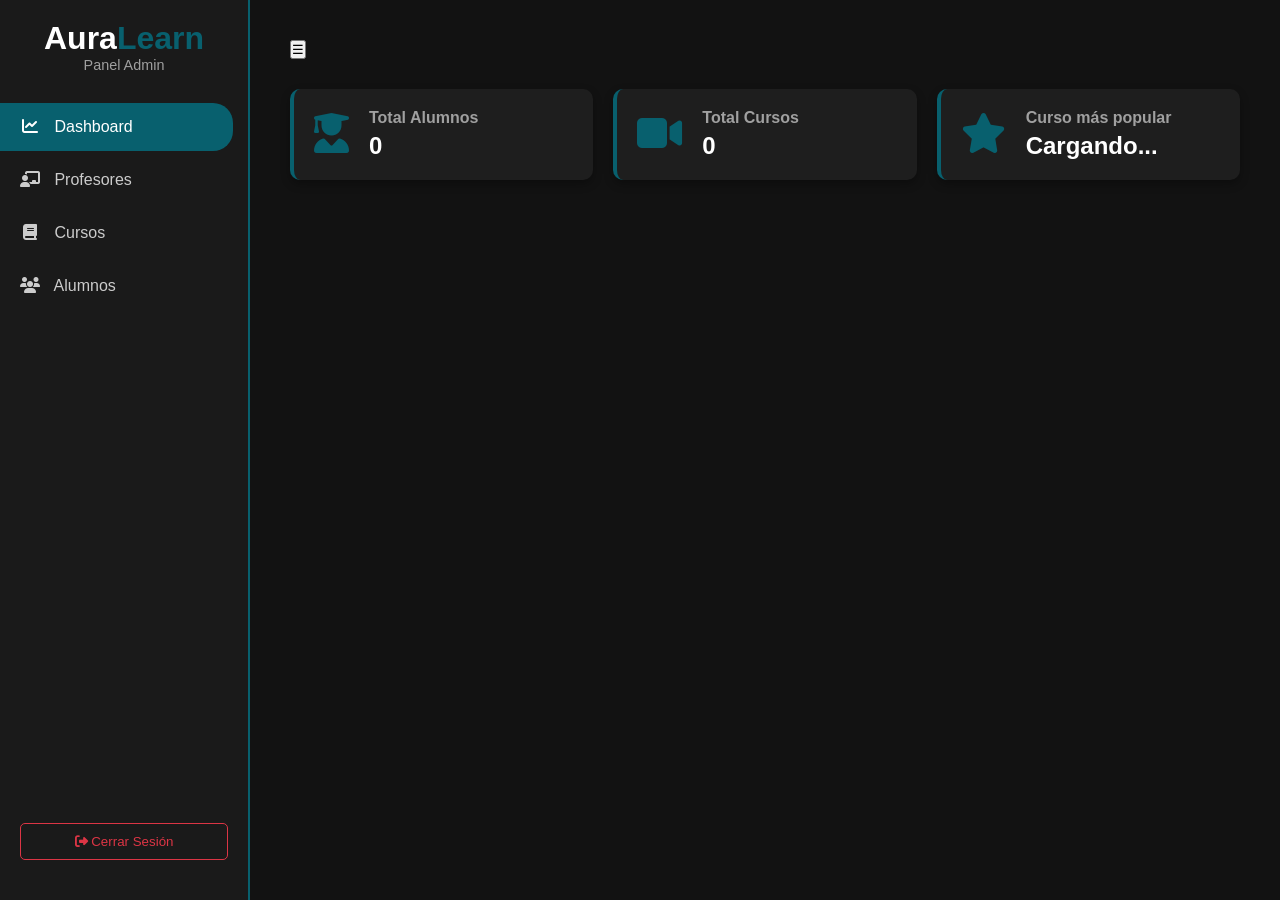
==== src/main/resources/static/admin.html @ 9c7e1393 "Limpiando base de datos" ====
<!DOCTYPE html>
<html lang="es">
<head>
    <meta charset="UTF-8">
    <meta name="viewport" content="width=device-width, initial-scale=1.0">
    <title>AuraLearn - Panel de Administración</title>
    <link rel="stylesheet" href="https://cdnjs.cloudflare.com/ajax/libs/font-awesome/6.5.1/css/all.min.css">
    <link rel="stylesheet" href="admin.css">
</head>
<body>
    
    <nav class="sidebar">
        <div class="sidebar-header">
            <h2>Aura<span class="highlight">Learn</span></h2>
            <p>Panel Admin</p>
        </div>
        <ul class="nav-links">
            <li class="active"><a href="#Dashboard"><i class="fa-solid fa-chart-line"></i> Dashboard</a></li>
            <li><a href="#Profesores"><i class="fa-solid fa-chalkboard-user"></i> Profesores</a></li>
            <li><a href="#Cursos"><i class="fa-solid fa-book"></i> Cursos</a></li>
            <li><a href="#Alumnos"><i class="fa-solid fa-users"></i> Alumnos</a></li>
        </ul>
        <div class="logout">
            <button id="btnSalir"><i class="fa-solid fa-right-from-bracket"></i> Cerrar Sesión</button>
        </div>
    </nav>

    <main class="main-content">
        <header>
            <button id="btn-menu" class="btn-toggle">☰</button>
        </header>


        <div id="sec-dashboard" class="vista-admin">
            <section class="dashboard-cards">
                <div class="card">
                    <div class="card-icon"><i class="fa-solid fa-user-graduate"></i></div>
                    <div class="card-info">
                        <h3>Total Alumnos</h3>
                        <p id="totalAlumnos">0</p>
                    </div>
                </div>
                <div class="card">
                    <div class="card-icon"><i class="fa-solid fa-video"></i></div>
                    <div class="card-info">
                        <h3>Total Cursos</h3>
                        <p id="totalCursos">0</p>
                    </div>
                </div>
                <div class="card">
                    <div class="card-icon"><i class="fa-solid fa-star"></i></div>
                    <div class="card-info">
                        <h3>Curso más popular</h3>
                        <p id="cursoEstrella">Cargando...</p>
                    </div>
                </div>
            </section>
        </div>

        <div id="sec-profesores" class="vista-admin" style="display: none;">
            <section class="admin-section">
                <h2>Registrar / Editar Profesor</h2>
                <form id="formProfesor" class="admin-form">
                    <div class="input-row">
                        <div class="input-group">
                            <label>Nombre Completo</label>
                            <input type="text" id="profNombre" required>
                        </div>
                        <div class="input-group">
                            <label>Correo Electrónico</label>
                            <input type="email" id="profCorreo" required>
                        </div>
                        <div class="input-group">
                            <label>Especialidad</label>
                            <input type="text" id="profEspecialidad" placeholder="Ej. Matemáticas" required>
                        </div>
                    </div>
                    <button type="submit" class="btn-primary" id="btnGuardarProf">Guardar Profesor</button>
                    <button type="button" class="btn-cancelar" id="btnCancelarProf" style="display:none;" onclick="cancelarEdicionProf()">Cancelar</button>
                    <div id="mensajeProf" class="mensaje"></div>
                </form>
            </section>

            <section class="admin-section" style="margin-top: 20px;">
                <h2>Lista de Profesores</h2>
                <table class="admin-table">
                    <thead>
                        <tr>
                            <th>Nombre</th>
                            <th>Correo</th>
                            <th>Especialidad</th>
                            <th>Acciones</th>
                        </tr>
                    </thead>
                    <tbody id="tablaProfesores"></tbody>
                </table>
            </section>
        </div>

        <div id="sec-cursos" class="vista-admin" style="display: none;">
            <section class="admin-section">
                <h2>Crear / Editar Curso</h2>
                <form id="formCurso" class="admin-form">
                    <div class="input-row">
                        <div class="input-group">
                            <label>Título del Curso</label>
                            <input type="text" id="cursoTitulo" required placeholder="Ej. Lógica de Programación">
                        </div>
                        <div class="input-group">
                            <label>Profesor Asignado</label>
                            <select id="cursoProfesor" required class="custom-select">
                                <option value="">Selecciona un profesor...</option>
                            </select>
                        </div>
                    </div>
                    <div class="input-row">
                        <div class="input-group">
                            <label>Descripción del Curso</label>
                            <textarea id="cursoDescripcion" rows="3" required class="custom-textarea" placeholder="¿De qué trata este curso?"></textarea>
                        </div>
                    </div>
                    <button type="submit" class="btn-primary" id="btnGuardarCurso">Guardar Curso</button>
                    <button type="button" class="btn-cancelar" id="btnCancelarCurso" style="display:none;" onclick="cancelarEdicionCurso()">Cancelar</button>
                    <div id="mensajeCurso" class="mensaje"></div>
                </form>
            </section>

            <section class="admin-section" style="margin-top: 20px;">
                <h2>Lista de Cursos</h2>
                <table class="admin-table">
                    <thead>
                        <tr>
                            <th>Título</th>
                            <th>Profesor</th>
                            <th>Descripción</th>
                            <th>Acciones</th>
                        </tr>
                    </thead>
                    <tbody id="tablaCursos"></tbody>
                </table>
            </section>
        </div>

    </main>
    <div id="modalLecciones" class="modal" style="display: none;">
        <div class="modal-content">
            <span class="close-btn" onclick="cerrarModalLecciones()">&times;</span>
            <h2 id="tituloModalLecciones">Videos del Curso</h2>

            <form id="formLeccion" class="admin-form" style="margin-top: 15px; border-bottom: 1px solid #333; padding-bottom: 15px;">
                <input type="hidden" id="leccionCursoId">
                <div class="input-row">
                    <div class="input-group">
                        <label>Título del Video</label>
                        <input type="text" id="leccionTitulo" required placeholder="Ej. 1. Instalación de Java">
                    </div>
                    <div class="input-group">
                        <label>Enlace de YouTube</label>
                        <input type="url" id="leccionUrl" required placeholder="Ej. https://www.youtube.com/watch?v=...">
                    </div>
                </div>
                <button type="submit" class="btn-primary" id="btnGuardarLeccion">Agregar Video</button>
            </form>

            <div class="contenedor-videos" style="margin-top: 20px;">
                <h3>Videos Añadidos:</h3>
                <ul id="listaLecciones" class="lista-videos">
                </ul>

                <div id="reproductorVideo" style="margin-top: 20px; display: none;">
                    <iframe id="iframeYouTube" width="100%" height="315" src="" frameborder="0" allow="accelerometer; autoplay; clipboard-write; encrypted-media; gyroscope; picture-in-picture" allowfullscreen style="border-radius: 8px;"></iframe>
                </div>
            </div>
        </div>
    </div>
    <script src="admin.js"></script>
</body>
</html>
---- src/main/resources/static/admin.css ----
* { margin: 0; padding: 0; box-sizing: border-box; font-family: 'Segoe UI', Tahoma, Geneva, Verdana, sans-serif; }

body { display: flex; background-color: #121212; color: #ffffff; min-height: 100vh; }

.highlight { color: #08606E; }

/* Menú Lateral */
.sidebar { width: 250px; background-color: #1a1a1a; padding: 20px 0; display: flex; flex-direction: column; border-right: 2px solid #08606E; }
.sidebar-header { text-align: center; margin-bottom: 30px; }
.sidebar-header h2 { font-size: 2rem; }
.sidebar-header p { color: #a0a0a0; font-size: 0.9rem; }

.nav-links { list-style: none; flex-grow: 1; }
.nav-links li { margin-bottom: 5px; }
.nav-links a { display: block; padding: 15px 20px; color: #cccccc; text-decoration: none; transition: 0.3s; }
.nav-links a i { margin-right: 10px; width: 20px; text-align: center; }
.nav-links a:hover, .nav-links li.active a { background-color: #08606E; color: white; border-radius: 0 20px 20px 0; margin-right: 15px;}

.logout { padding: 20px; }
.logout button { width: 100%; padding: 10px; background-color: transparent; border: 1px solid #dc3545; color: #dc3545; border-radius: 5px; cursor: pointer; transition: 0.3s; }
.logout button:hover { background-color: #dc3545; color: white; }

/* Contenido Principal */
.main-content { flex-grow: 1; padding: 40px; overflow-y: auto; }
header { margin-bottom: 30px; }

/* Tarjetas */
.dashboard-cards { display: grid; grid-template-columns: repeat(auto-fit, minmax(250px, 1fr)); gap: 20px; margin-bottom: 40px; }
.card { background-color: #1e1e1e; padding: 20px; border-radius: 10px; display: flex; align-items: center; border-left: 4px solid #08606E; box-shadow: 0 4px 10px rgba(0,0,0,0.3); }
.card-icon { font-size: 2.5rem; color: #08606E; margin-right: 20px; }
.card-info h3 { font-size: 1rem; color: #a0a0a0; margin-bottom: 5px; }
.card-info p { font-size: 1.5rem; font-weight: bold; }

.admin-section { background-color: #1e1e1e; padding: 30px; border-radius: 10px; }
.admin-section h2 { margin-bottom: 20px; color: #08606E; border-bottom: 1px solid #333; padding-bottom: 10px;}

/* Estilos para Formularios y Tablas del Admin */
.admin-form .input-row { display: flex; gap: 15px; margin-bottom: 15px; }
.admin-form .input-group { flex: 1; }
.admin-form label { display: block; margin-bottom: 8px; color: #ccc; font-size: 0.9rem;}
.admin-form input, .custom-select, .custom-textarea { width: 100%; padding: 10px; background-color: #2a2a2a; border: 1px solid #333; border-radius: 5px; color: white; margin-top: 5px; }
.admin-form input:focus, .custom-select:focus, .custom-textarea:focus { outline: none; border-color: #08606E; }

.btn-primary { padding: 10px 20px; background-color: #08606E; color: white; border: none; border-radius: 5px; cursor: pointer; transition: 0.3s; font-weight: bold;}
.btn-primary:hover { background-color: #064a55; }
.btn-cancelar { background-color: #6c757d; color: white; border: none; padding: 10px 20px; border-radius: 5px; cursor: pointer; margin-left: 10px; }

.admin-table { width: 100%; border-collapse: collapse; margin-top: 15px; }
.admin-table th, .admin-table td { padding: 12px; text-align: left; border-bottom: 1px solid #333; }
.admin-table th { background-color: #08606E; color: white; }
.admin-table tr:hover { background-color: #2a2a2a; }

/* Botones de Acción (CRUD) */
.btn-accion { background: none; border: none; cursor: pointer; font-size: 1.1rem; margin-right: 10px; transition: 0.3s; }
.btn-editar { color: #ffc107; } 
.btn-editar:hover { color: #e0a800; }
.btn-eliminar { color: #dc3545; } 
.btn-eliminar:hover { color: #c82333; }
.btn-lecciones { color: #17a2b8; } /* Azul claro para los videos */
.btn-lecciones:hover { color: #138496; }

.mensaje { margin-top: 15px; padding: 10px; border-radius: 5px; display: none; text-align: center;}
.exito { background-color: rgba(40, 167, 69, 0.2); color: #28a745; display: block;}
.error { background-color: rgba(220, 53, 69, 0.2); color: #dc3545; display: block;}

/* ==========================================
   Estilos para la Ventana de Videos (Modal)
   ========================================== */
.modal {
    display: none; position: fixed; z-index: 1000; left: 0; top: 0;
    width: 100%; height: 100%; overflow: auto;
    background-color: rgba(0,0,0,0.8);
}

.modal-content {
    background-color: #1e1e1e; margin: 5% auto; padding: 30px;
    border: 1px solid #08606E; width: 90%; max-width: 800px;
    border-radius: 10px; color: white; position: relative;
    box-shadow: 0 4px 15px rgba(0, 0, 0, 0.5);
}

.close-btn {
    color: #aaa; float: right; font-size: 28px; font-weight: bold; cursor: pointer;
}
.close-btn:hover { color: #fff; text-decoration: none; }

.lista-videos { list-style: none; margin-top: 10px; max-height: 200px; overflow-y: auto;}
.lista-videos li {
    background-color: #2a2a2a; padding: 12px; margin-bottom: 5px;
    border-radius: 5px; display: flex; justify-content: space-between; align-items: center;
}

.btn-ver-video {
    background-color: #17a2b8; color: white; border: none; padding: 8px 12px; border-radius: 5px; cursor: pointer; margin-right: 5px; font-weight: bold;
}
.btn-ver-video:hover { background-color: #138496; }
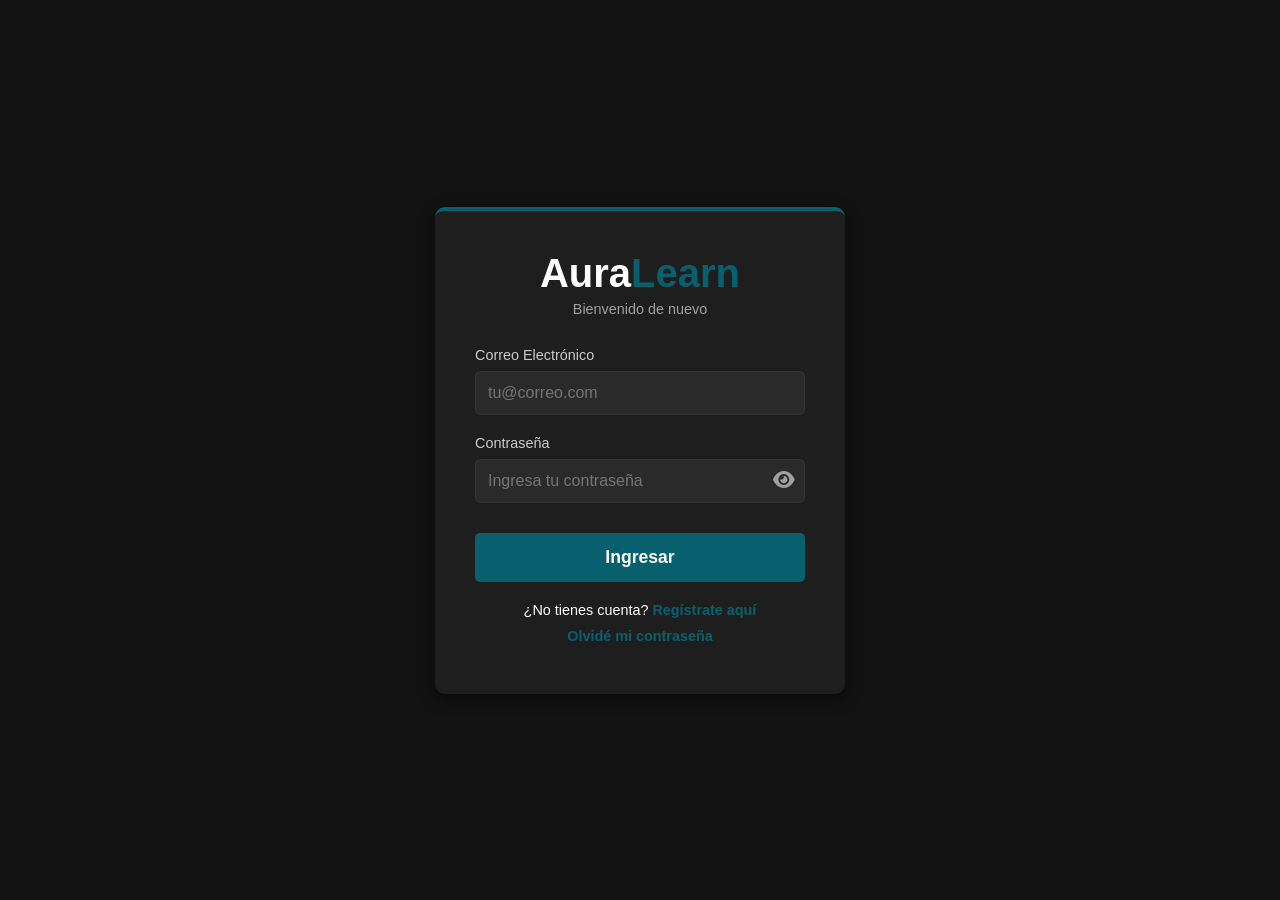
==== commit 8f7efec4: "Corrigiendo errores para guardar cursos" ====
--- a/src/main/resources/static/admin.html
+++ b/src/main/resources/static/admin.html
@@ -26,8 +26,9 @@
     </nav>
 
     <main class="main-content">
-        <header>
-            <button id="btn-menu" class="btn-toggle">☰</button>
+        <header class="admin-header">
+            <button id="btn-menu" class="btn-toggle"><i class="fa-solid fa-bars"></i></button>
+            <h1 id="saludoAdmin">Bienvenido, Administrador</h1>
         </header>
 
 
--- a/src/main/resources/static/admin.css
+++ b/src/main/resources/static/admin.css
@@ -93,4 +93,36 @@
 .btn-ver-video {
     background-color: #17a2b8; color: white; border: none; padding: 8px 12px; border-radius: 5px; cursor: pointer; margin-right: 5px; font-weight: bold;
 }
-.btn-ver-video:hover { background-color: #138496; }+.btn-ver-video:hover { background-color: #138496; }
+
+/* ==========================================
+   DISEÑO RESPONSIVO (MÓVILES)
+   ========================================== */
+.admin-header { display: flex; align-items: center; gap: 15px; margin-bottom: 30px; }
+.btn-toggle { background: none; border: none; color: #08606E; font-size: 1.8rem; cursor: pointer; display: none; }
+
+@media (max-width: 768px) {
+    /* 1. Mostramos el botón de menú */
+    .btn-toggle { display: block; }
+
+    /* 2. Achicamos textos para que quepan */
+    .admin-header h1 { font-size: 1.3rem; }
+    .main-content { padding: 20px; }
+
+    /* 3. Acomodamos formularios y tarjetas */
+    .dashboard-cards { grid-template-columns: 1fr; }
+    .admin-form .input-row { flex-direction: column; gap: 0; }
+
+    /* 4. Hacemos que la tabla se pueda deslizar de lado a lado */
+    .admin-table { display: block; overflow-x: auto; white-space: nowrap; }
+
+    /* 5. MAGIA DEL MENÚ LATERAL (Lo escondemos a la izquierda) */
+    .sidebar {
+        position: fixed; left: -250px; top: 0; height: 100vh;
+        z-index: 1000; transition: left 0.3s ease;
+        box-shadow: 2px 0 15px rgba(0,0,0,0.8);
+    }
+
+    /* Esta clase se la pondrá JavaScript cuando hagamos clic */
+    .sidebar.mostrar { left: 0; }
+}
